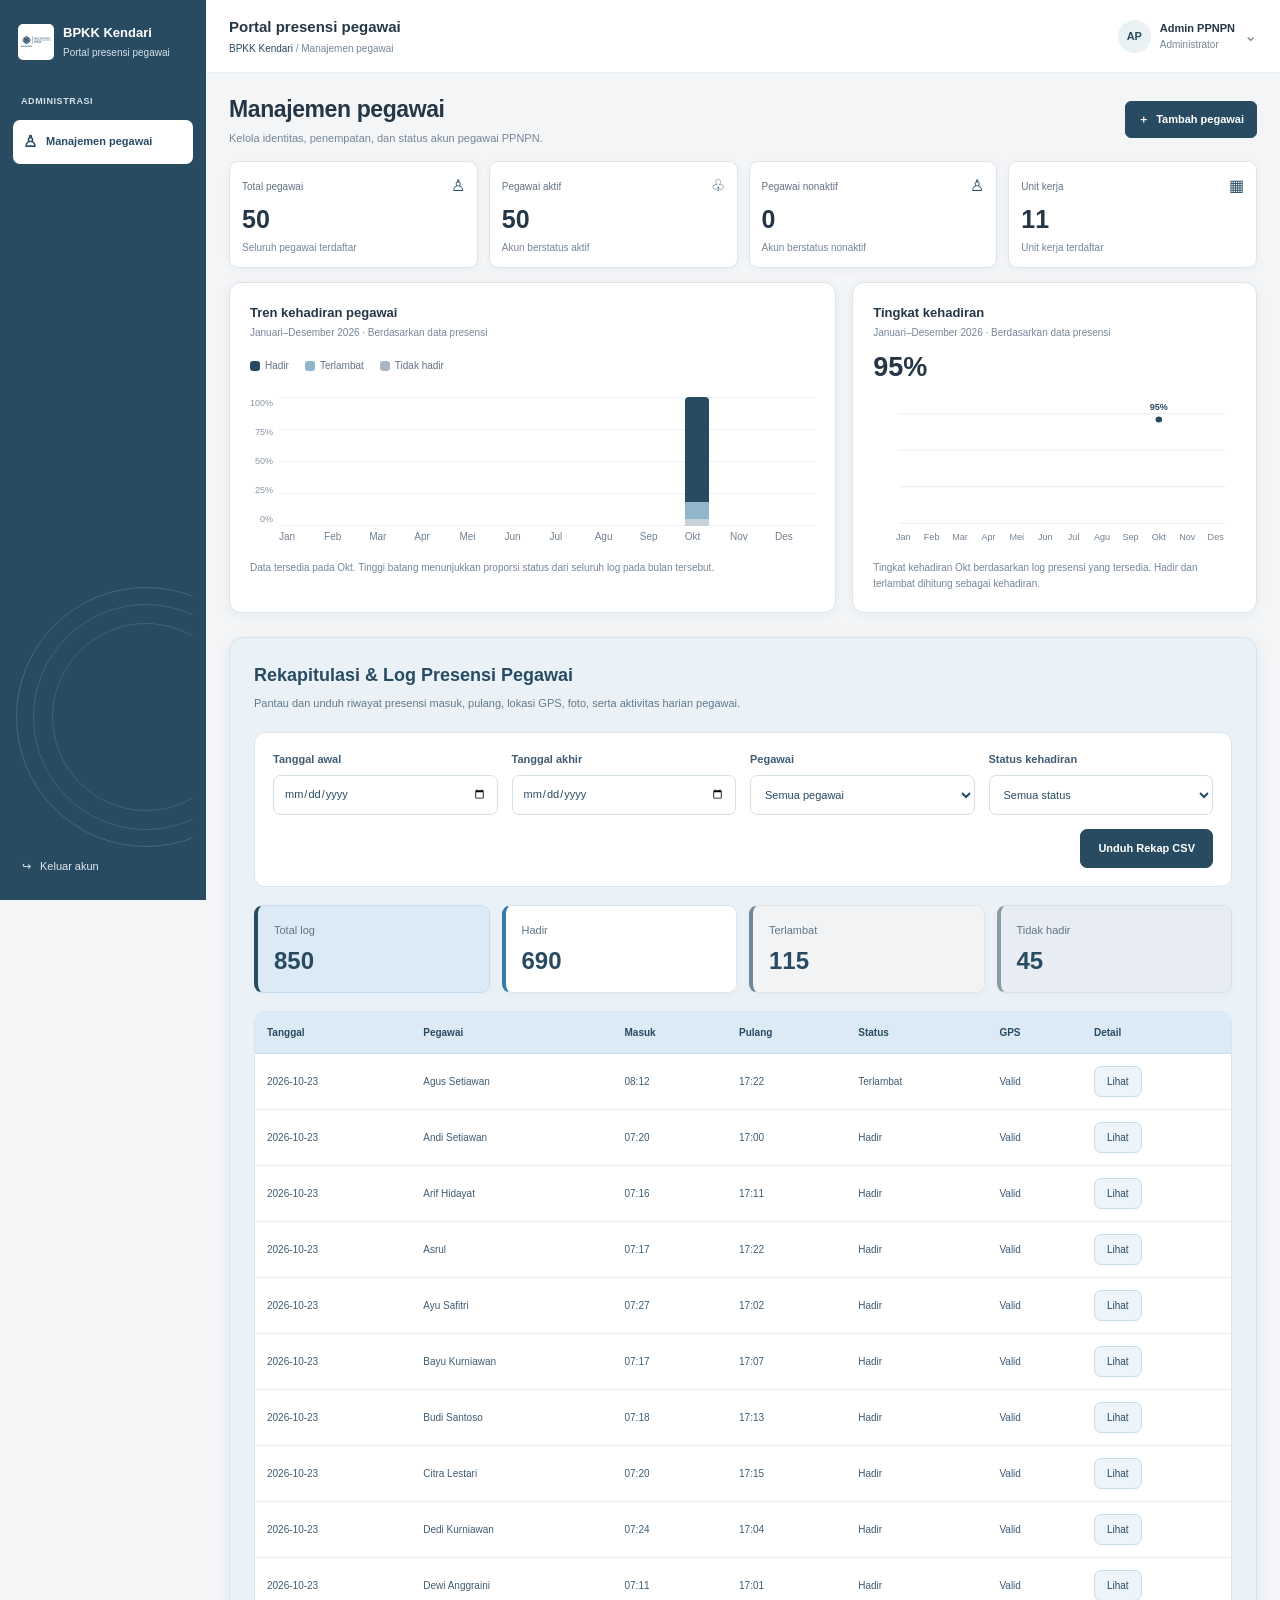
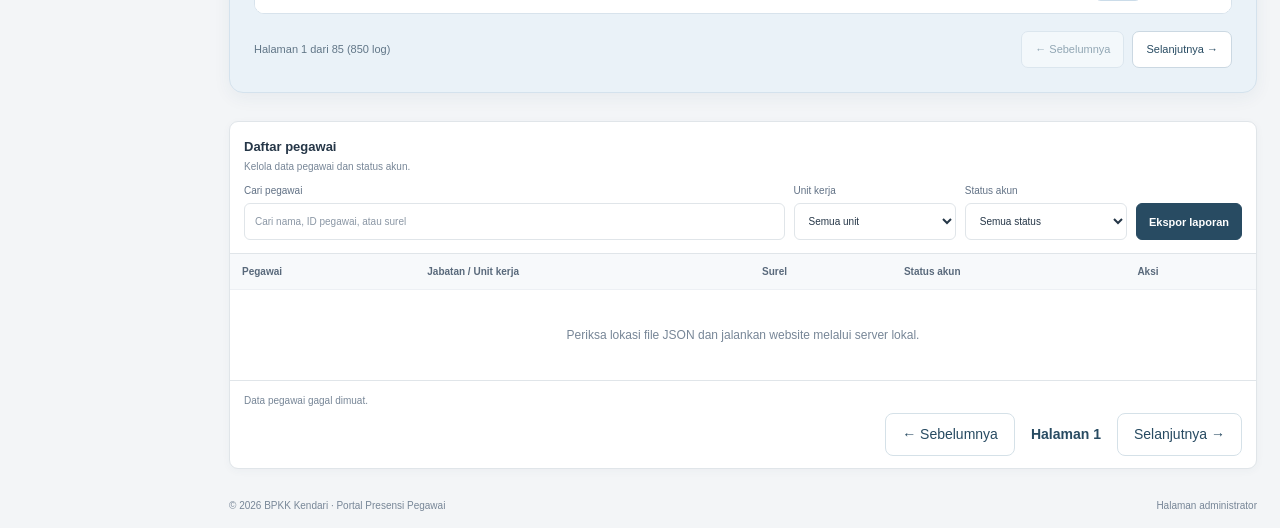
==== admin.html @ f88f953f "Initial commit" ====
<!DOCTYPE html>
<html lang="id">
  <head>
    <meta charset="UTF-8" />
    <meta name="viewport" content="width=device-width, initial-scale=1.0" />
    <meta name="theme-color" content="#284b62" />
    <meta name="description" content="Manajemen pegawai BPKK Kendari" />
    <title>Manajemen Pegawai | BPKK Kendari</title>
    <link rel="stylesheet" href="css/admin.css" />
  </head>
  <body>
    <div class="admin-layout">
      <aside class="sidebar">
        <a href="admin.html" class="brand">
          <img src="assets/logobpkk.png" alt="Logo BPKK Kendari" />
          <span
            ><strong>BPKK Kendari</strong
            ><small>Portal presensi pegawai</small></span
          >
        </a>
        <p class="sidebar-label">ADMINISTRASI</p>
        <nav class="sidebar-nav" aria-label="Navigasi admin">
          <a href="admin.html" class="nav-link active" aria-current="page">
            <span aria-hidden="true">♙</span> Manajemen pegawai
          </a>
          <a href="login.html" class="nav-link mobile-logout">
            <span aria-hidden="true">↪</span> Keluar akun
          </a>
        </nav>
        <div class="sidebar-bottom">
          <div class="sidebar-decoration" aria-hidden="true"></div>
          <a href="login.html" class="logout-link">
            <span aria-hidden="true">↪</span> Keluar akun
          </a>
        </div>
      </aside>
      <main class="main-content">
        <header class="topbar">
          <div class="page-identity">
            <h1>Portal presensi pegawai</h1>
            <p><a href="admin.html">BPKK Kendari</a> / Manajemen pegawai</p>
          </div>
          <div class="account-info">
            <div class="account-avatar">AP</div>
            <div class="account-name">
              <strong>Admin PPNPN</strong>
              <span>Administrator</span>
            </div>
            <span class="account-arrow" aria-hidden="true">⌄</span>
          </div>
        </header>
        <section class="page-heading">
          <div>
            <h2>Manajemen pegawai</h2>
            <p>Kelola identitas, penempatan, dan status akun pegawai PPNPN.</p>
          </div>
          <button type="button" class="button button-primary" id="add-employee">
            <span aria-hidden="true">＋</span> Tambah pegawai
          </button>
        </section>
        <section class="stats-grid" aria-label="Ringkasan pegawai">
          <article class="stat-card">
            <div class="stat-top">
              <span>Total pegawai</span><span class="stat-icon">♙</span>
            </div>
            <strong class="stat-number" id="total-employees">8</strong>
            <p>Seluruh pegawai terdaftar</p>
          </article>
          <article class="stat-card">
            <div class="stat-top">
              <span>Pegawai aktif</span><span class="stat-icon">♧</span>
            </div>
            <strong class="stat-number" id="active-employees">7</strong>
            <p>Akun berstatus aktif</p>
          </article>
          <article class="stat-card">
            <div class="stat-top">
              <span>Pegawai nonaktif</span><span class="stat-icon">♙</span>
            </div>
            <strong class="stat-number" id="inactive-employees">1</strong>
            <p>Akun berstatus nonaktif</p>
          </article>
          <article class="stat-card">
            <div class="stat-top">
              <span>Unit kerja</span><span class="stat-icon">▦</span>
            </div>
            <strong class="stat-number" id="unit-count">5</strong>
            <p>Unit kerja terdaftar</p>
          </article>
        </section>
        <section class="charts-grid" aria-label="Statistik kehadiran pegawai">
          <!-- Grafik tren kehadiran -->
          <article class="panel chart-panel">
            <div class="panel-heading">
              <div>
                <h3>Tren kehadiran pegawai</h3>
                <p>Januari–Desember 2026 · Berdasarkan data presensi</p>
              </div>
            </div>
            <div class="chart-legend">
              <span><i class="legend-box present"></i>Hadir</span>
              <span><i class="legend-box late"></i>Terlambat</span>
              <span><i class="legend-box absent"></i>Tidak hadir</span>
            </div>
            <div
              class="bar-chart"
              role="img"
              aria-label="Grafik tren kehadiran bulanan"
            >
              <div class="y-axis">
                <span>100%</span>
                <span>75%</span>
                <span>50%</span>
                <span>25%</span>
                <span>0%</span>
              </div>
              <div class="chart-plot">
                <div class="grid-lines">
                  <span></span><span></span><span></span><span></span
                  ><span></span>
                </div>
                <!-- Batang grafik dibuat otomatis oleh JavaScript -->
                <div class="bar-groups" id="attendance-trend-chart"></div>
              </div>
            </div>
            <p class="chart-footnote" id="attendance-trend-note">
              Memuat data presensi...
            </p>
          </article>
          <!-- Grafik tingkat kehadiran -->
          <article class="panel rate-panel">
            <div class="panel-heading">
              <div>
                <h3>Tingkat kehadiran</h3>
                <p>Januari–Desember 2026 · Berdasarkan data presensi</p>
              </div>
            </div>
            <div class="rate-number" id="attendance-rate-number">—</div>
            <div
              class="line-chart"
              role="img"
              aria-label="Grafik tingkat kehadiran bulanan"
            >
              <svg
                id="attendance-rate-chart"
                viewBox="0 0 360 170"
                preserveAspectRatio="none"
                aria-hidden="true"
              >
                <g class="line-grid">
                  <line x1="25" y1="25" x2="350" y2="25" />
                  <line x1="25" y1="65" x2="350" y2="65" />
                  <line x1="25" y1="105" x2="350" y2="105" />
                  <line x1="25" y1="145" x2="350" y2="145" />
                </g>
                <!-- Area dan garis akan diisi JavaScript -->
                <path class="line-area" id="attendance-rate-area" d="" />
                <polyline
                  class="line-path"
                  id="attendance-rate-line"
                  points=""
                />
                <g class="line-points" id="attendance-rate-points"></g>
                <g class="line-values" id="attendance-rate-values"></g>
                <g class="line-months" id="attendance-rate-months"></g>
              </svg>
            </div>
            <p class="chart-footnote" id="attendance-rate-note">
              Memuat data presensi...
            </p>
          </article>
        </section>
        <!-- ===== REKAP PRESENSI PEGAWAI ===== -->
        <section class="panel" id="rekap-presensi">
          <div class="panel-heading">
            <div>
              <h3>Rekapitulasi & Log Presensi Pegawai</h3>
              <p>
                Pantau dan unduh riwayat presensi masuk, pulang, lokasi GPS,
                foto, serta aktivitas harian pegawai.
              </p>
            </div>
          </div>
          <div class="rekap-filters">
            <div>
              <label for="rekap-start">Tanggal awal</label>
              <input type="date" id="rekap-start" />
            </div>
            <div>
              <label for="rekap-end">Tanggal akhir</label>
              <input type="date" id="rekap-end" />
            </div>
            <div>
              <label for="rekap-employee">Pegawai</label>
              <select id="rekap-employee">
                <option value="all">Semua pegawai</option>
              </select>
            </div>
            <div>
              <label for="rekap-status">Status kehadiran</label>
              <select id="rekap-status">
                <option value="all">Semua status</option>
                <option value="Hadir">Hadir</option>
                <option value="Terlambat">Terlambat</option>
                <option value="Tidak Hadir">Tidak Hadir</option>
              </select>
            </div>
            <button type="button" id="rekap-export">Unduh Rekap CSV</button>
          </div>
          <div class="rekap-summary">
            <div><span>Total log</span><strong id="rekap-total">0</strong></div>
            <div><span>Hadir</span><strong id="rekap-hadir">0</strong></div>
            <div>
              <span>Terlambat</span><strong id="rekap-terlambat">0</strong>
            </div>
            <div>
              <span>Tidak hadir</span><strong id="rekap-absen">0</strong>
            </div>
          </div>
          <div class="table-wrapper">
            <table class="employee-table">
              <thead>
                <tr>
                  <th>Tanggal</th>
                  <th>Pegawai</th>
                  <th>Masuk</th>
                  <th>Pulang</th>
                  <th>Status</th>
                  <th>GPS</th>
                  <th>Detail</th>
                </tr>
              </thead>
              <tbody id="rekap-list"></tbody>
            </table>
          </div>
          <div class="rekap-pagination">
            <span id="rekap-page-info">Halaman 1</span>
            <div>
              <button type="button" id="rekap-prev">← Sebelumnya</button>
              <button type="button" id="rekap-next">Selanjutnya →</button>
            </div>
          </div>
        </section>
        <!-- MODAL DETAIL PRESENSI -->
        <div class="rekap-overlay" id="rekap-modal" hidden>
          <div
            class="rekap-dialog"
            role="dialog"
            aria-modal="true"
            aria-labelledby="rekap-modal-title"
          >
            <div class="rekap-dialog-header">
              <h3 id="rekap-modal-title">Detail Presensi</h3>
              <button type="button" id="rekap-close">×</button>
            </div>
            <div id="rekap-detail-content"></div>
          </div>
        </div>
        <section class="panel employees-panel">
          <div class="employee-heading">
            <div>
              <h3>Daftar pegawai</h3>
              <p>Kelola data pegawai dan status akun.</p>
            </div>
          </div>
          <div class="filter-bar">
            <div class="search-field">
              <label for="search-employee">Cari pegawai</label>
              <input
                type="search"
                id="search-employee"
                placeholder="Cari nama, ID pegawai, atau surel"
              />
            </div>
            <div class="filter-field">
              <label for="unit-filter">Unit kerja</label>
              <select id="unit-filter">
                <option value="all">Semua unit</option>
                <option value="Kepegawaian">Kepegawaian</option>
                <option value="Keuangan">Keuangan</option>
                <option value="Program">Program</option>
                <option value="Jejaring">Jejaring</option>
                <option value="Barang Milik Negara">Barang Milik Negara</option>
              </select>
            </div>
            <div class="filter-field">
              <label for="employee-status">Status akun</label>
              <select id="employee-status">
                <option value="all">Semua status</option>
                <option value="Aktif">Aktif</option>
                <option value="Nonaktif">Nonaktif</option>
              </select>
            </div>
            <button
              type="button"
              class="button button-primary export-button"
              id="export-employees"
            >
              Ekspor laporan
            </button>
          </div>
          <div class="table-wrapper">
            <table class="employee-table">
              <thead>
                <tr>
                  <th scope="col">Pegawai</th>
                  <th scope="col">Jabatan / Unit kerja</th>
                  <th scope="col">Surel</th>
                  <th scope="col">Status akun</th>
                  <th scope="col">Aksi</th>
                </tr>
              </thead>
              <tbody id="employee-list"></tbody>
            </table>
            <p class="empty-state" id="empty-state" hidden>
              Tidak ada pegawai yang sesuai dengan pencarian.
            </p>
          </div>
          <div class="table-footer">
            <span id="employee-count">Menampilkan pegawai</span>
            <div class="pagination">
              <button type="button" id="prev-page">← Sebelumnya</button>
              <span id="page-info">Halaman 1</span>
              <button type="button" id="next-page">Selanjutnya →</button>
            </div>
          </div>
        </section>
        <div class="modal-overlay" id="employee-modal" hidden>
          <section
            class="employee-modal"
            role="dialog"
            aria-modal="true"
            aria-labelledby="modal-title"
          >
            <div class="modal-heading">
              <div>
                <h2 id="modal-title">Tambah Pegawai</h2>
                <p>Lengkapi informasi pegawai di bawah ini.</p>
              </div>
              <button
                type="button"
                class="modal-close"
                id="close-modal"
                aria-label="Tutup formulir"
              >
                ×
              </button>
            </div>
            <form id="employee-form">
              <label for="employee-id">ID Pegawai</label>
              <input id="employee-id" name="id" required />
              <label for="employee-name">Nama Lengkap</label>
              <input id="employee-name" name="nama" required />
              <label for="employee-position">Jabatan</label>
              <input id="employee-position" name="jabatan" required />
              <label for="employee-unit">Unit Kerja</label>
              <input id="employee-unit" name="unit_kerja" required />
              <label for="employee-account-status">Status Akun</label>
              <select id="employee-account-status" name="status_akun" required>
                <option value="Aktif">Aktif</option>
                <option value="Nonaktif">Nonaktif</option>
              </select>
              <div class="modal-actions">
                <button type="button" class="button" id="cancel-modal">
                  Batal
                </button>
                <button type="submit" class="button button-primary">
                  Simpan Data
                </button>
              </div>
            </form>
          </section>
        </div>
        <footer class="main-footer">
          <span>© 2026 BPKK Kendari · Portal Presensi Pegawai</span>
          <span>Halaman administrator</span>
        </footer>
      </main>
    </div>
    <script>
      const employeeList = document.getElementById("employee-list");
      const searchInput = document.getElementById("search-employee");
      const unitFilter = document.getElementById("unit-filter");
      const statusFilter = document.getElementById("employee-status");
      const employeeCount = document.getElementById("employee-count");
      const emptyState = document.getElementById("empty-state");
      let employees = [];
      let currentPage = 1;
      const employeesPerPage = 10;
      // Membaca data pegawai dari file JSON
      async function loadEmployees() {
        employeeList.replaceChildren();
        employeeCount.textContent = "Memuat data pegawai...";
        emptyState.hidden = true;
        try {
          const response = await fetch("dummy/data_pegawai_dummy.json");
          if (!response.ok) {
            throw new Error("File JSON tidak ditemukan.");
          }
          const data = await response.json();
          const savedEmployees = localStorage.getItem("bpkk_pegawai_v1");
          employees = savedEmployees
            ? JSON.parse(savedEmployees)
            : data.pegawai;
          if (!savedEmployees) {
            saveEmployees();
          }
          if (!Array.isArray(employees)) {
            throw new Error("Format data pegawai tidak sesuai.");
          }
          populateUnitFilter();
          updateStatistics();
          renderEmployees();
        } catch (error) {
          console.error("Gagal membaca data pegawai:", error);
          employeeCount.textContent = "Data pegawai gagal dimuat.";
          emptyState.textContent =
            "Periksa lokasi file JSON dan jalankan website melalui server lokal.";
          emptyState.hidden = false;
        }
      }
      // Memperbarui ringkasan pegawai
      function updateStatistics() {
        const active = employees.filter(
          (employee) => employee.status_akun === "Aktif"
        ).length;
        const inactive = employees.filter(
          (employee) => employee.status_akun === "Nonaktif"
        ).length;
        const units = new Set(employees.map((employee) => employee.unit_kerja));
        document.getElementById("total-employees").textContent =
          employees.length;
        document.getElementById("active-employees").textContent = active;
        document.getElementById("inactive-employees").textContent = inactive;
        document.getElementById("unit-count").textContent = units.size;
      }
      // Menampilkan daftar pegawai sesuai pencarian dan filter
      function renderEmployees() {
        const keyword = searchInput.value.trim().toLowerCase();
        const selectedUnit = unitFilter.value;
        const selectedStatus = statusFilter.value;
        const filteredEmployees = employees.filter((employee) => {
          const searchableText = [
            employee.id,
            employee.nama,
            employee.jabatan,
            employee.unit_kerja,
          ]
            .join(" ")
            .toLowerCase();
          return (
            searchableText.includes(keyword) &&
            (selectedUnit === "all" || employee.unit_kerja === selectedUnit) &&
            (selectedStatus === "all" ||
              employee.status_akun === selectedStatus)
          );
        });
        employeeList.replaceChildren();
        // Hitung jumlah halaman
        const totalPages = Math.max(
          1,
          Math.ceil(filteredEmployees.length / employeesPerPage)
        );
        // Pastikan halaman tidak melebihi jumlah halaman tersedia
        currentPage = Math.min(currentPage, totalPages);
        // Ambil hanya pegawai untuk halaman aktif
        const startIndex = (currentPage - 1) * employeesPerPage;
        const endIndex = startIndex + employeesPerPage;
        const paginatedEmployees = filteredEmployees.slice(
          startIndex,
          endIndex
        );
        // Tampilkan pegawai sesuai halaman
        paginatedEmployees.forEach((employee) => {
          const row = document.createElement("tr");
          row.dataset.id = employee.id;
          const identityCell = document.createElement("td");
          const identity = document.createElement("div");
          identity.className = "employee-cell";
          const avatar = document.createElement("span");
          avatar.className = "employee-avatar";
          avatar.textContent = employee.nama
            .split(/\s+/)
            .slice(0, 2)
            .map((part) => part[0])
            .join("")
            .toUpperCase();
          const details = document.createElement("span");
          const name = document.createElement("strong");
          const id = document.createElement("small");
          name.textContent = employee.nama;
          id.textContent = employee.id;
          details.append(name, id);
          identity.append(avatar, details);
          identityCell.append(identity);
          row.append(identityCell);
          row.append(
            createCell(employee.jabatan + " / " + employee.unit_kerja)
          );
          row.append(createCell(employee.email || "-"));
          const statusCell = document.createElement("td");
          const status = document.createElement("span");
          status.className =
            "status-pill " +
            (employee.status_akun === "Aktif"
              ? "active-status"
              : "inactive-status");
          status.textContent = employee.status_akun;
          statusCell.append(status);
          row.append(statusCell);
          const actionCell = document.createElement("td");
          const actions = document.createElement("div");
          actions.className = "row-actions";
          [
            ["Lihat", "view-action"],
            ["Ubah", "edit-action"],
            ["Hapus", "delete-action"],
          ].forEach(([label, className]) => {
            const button = document.createElement("button");
            button.type = "button";
            button.className = "action-button " + className;
            button.textContent = label;
            button.dataset.action = label;
            button.dataset.id = employee.id;
            actions.append(button);
          });
          actionCell.append(actions);
          row.append(actionCell);
          employeeList.append(row);
        });
        employeeCount.textContent = `Menampilkan 10 dari ${employees.length} pegawai`;
        emptyState.textContent =
          "Tidak ada pegawai yang sesuai dengan pencarian.";
        emptyState.hidden = filteredEmployees.length > 0;
        // Perbarui informasi pagination
        document.getElementById(
          "page-info"
        ).textContent = `Halaman ${currentPage} dari ${totalPages}`;
        document.getElementById("prev-page").disabled = currentPage === 1;
        document.getElementById("next-page").disabled =
          currentPage === totalPages;
      }
      // Mengisi pilihan unit kerja dari data JSON
      function populateUnitFilter() {
        const currentValue = unitFilter.value;
        const units = [
          ...new Set(employees.map((employee) => employee.unit_kerja)),
        ].sort((a, b) => a.localeCompare(b, "id"));
        unitFilter.replaceChildren();
        const allOption = document.createElement("option");
        allOption.value = "all";
        allOption.textContent = "Semua unit";
        unitFilter.append(allOption);
        units.forEach((unit) => {
          const option = document.createElement("option");
          option.value = unit;
          option.textContent = unit;
          unitFilter.append(option);
        });
        unitFilter.value = units.includes(currentValue) ? currentValue : "all";
      }
      // Ekspor hasil pencarian ke CSV
      function exportEmployees() {
        const keyword = searchInput.value.trim().toLowerCase();
        const filteredEmployees = employees.filter((employee) => {
          const text = [
            employee.id,
            employee.nama,
            employee.jabatan,
            employee.unit_kerja,
          ]
            .join(" ")
            .toLowerCase();
          return (
            text.includes(keyword) &&
            (unitFilter.value === "all" ||
              employee.unit_kerja === unitFilter.value) &&
            (statusFilter.value === "all" ||
              employee.status_akun === statusFilter.value)
          );
        });
        const headers = [
          "ID Pegawai",
          "Nama",
          "Jabatan",
          "Unit Kerja",
          "Status Akun",
        ];
        const rows = filteredEmployees.map((employee) => [
          employee.id,
          employee.nama,
          employee.jabatan,
          employee.unit_kerja,
          employee.status_akun,
        ]);
        const csv =
          "\uFEFF" +
          [headers, ...rows]
            .map((row) =>
              row
                .map((value) => `"${String(value ?? "").replace(/"/g, '""')}"`)
                .join(",")
            )
            .join("\r\n");
        const blob = new Blob([csv], {
          type: "text/csv;charset=utf-8;",
        });
        const url = URL.createObjectURL(blob);
        const link = document.createElement("a");
        link.href = url;
        link.download = "daftar-pegawai-bpkk.csv";
        link.click();
        setTimeout(() => URL.revokeObjectURL(url), 1000);
      }
      searchInput.addEventListener("input", () => {
        currentPage = 1;
        renderEmployees();
      });
      unitFilter.addEventListener("change", () => {
        currentPage = 1;
        renderEmployees();
      });
      statusFilter.addEventListener("change", () => {
        currentPage = 1;
        renderEmployees();
      });
      document.getElementById("prev-page").addEventListener("click", () => {
        if (currentPage > 1) {
          currentPage--;
          renderEmployees();
        }
      });
      document.getElementById("next-page").addEventListener("click", () => {
        currentPage++;
        renderEmployees();
      });
      document
        .getElementById("export-employees")
        .addEventListener("click", exportEmployees);
      const STORAGE_KEY = "bpkk_pegawai_v1";
      const modal = document.getElementById("employee-modal");
      const employeeForm = document.getElementById("employee-form");
      const modalTitle = document.getElementById("modal-title");
      const modalDescription = modal.querySelector(".modal-heading p");
      const saveButton = employeeForm.querySelector('button[type="submit"]');
      let editingId = null;
      let viewingOnly = false;
      // Simpan data pegawai ke LocalStorage
      function saveEmployees() {
        localStorage.setItem(STORAGE_KEY, JSON.stringify(employees));
      }
      // Buka modal dan atur mode formulir
      function openEmployeeModal(mode, employee = null) {
        employeeForm.reset();
        editingId = employee ? employee.id : null;
        viewingOnly = mode === "view";
        const isEdit = mode === "edit";
        const isView = mode === "view";
        modalTitle.textContent = isView
          ? "Detail Pegawai"
          : isEdit
          ? "Ubah Data Pegawai"
          : "Tambah Pegawai";
        modalDescription.textContent = isView
          ? "Informasi pegawai yang dipilih."
          : "Lengkapi informasi pegawai di bawah ini.";
        employeeForm.elements.id.disabled = isView || isEdit;
        ["id", "nama", "jabatan", "unit_kerja", "status_akun"].forEach(
          (name) => {
            employeeForm.elements[name].disabled = isView;
          }
        );
        saveButton.hidden = isView;
        if (employee) {
          employeeForm.elements.id.value = employee.id;
          employeeForm.elements.nama.value = employee.nama;
          employeeForm.elements.jabatan.value = employee.jabatan;
          employeeForm.elements.unit_kerja.value = employee.unit_kerja;
          employeeForm.elements.status_akun.value = employee.status_akun;
        }
        modal.hidden = false;
        const firstField = employeeForm.elements.id;
        if (!isView && !isEdit) firstField.focus();
      }
      // Tutup modal
      function closeEmployeeModal() {
        modal.hidden = true;
        employeeForm.reset();
        editingId = null;
        viewingOnly = false;
        saveButton.hidden = false;
      }
      // Tombol tambah pegawai
      document.getElementById("add-employee").addEventListener("click", () => {
        openEmployeeModal("add");
      });
      document
        .getElementById("close-modal")
        .addEventListener("click", closeEmployeeModal);
      document
        .getElementById("cancel-modal")
        .addEventListener("click", closeEmployeeModal);
      modal.addEventListener("click", (event) => {
        if (event.target === modal) closeEmployeeModal();
      });
      document.addEventListener("keydown", (event) => {
        if (event.key === "Escape" && !modal.hidden) {
          closeEmployeeModal();
        }
      });
      // Simpan data baru atau perubahan data
      employeeForm.addEventListener("submit", (event) => {
        event.preventDefault();
        if (viewingOnly) return;
        const newEmployee = {
          id: employeeForm.elements.id.value.trim(),
          nama: employeeForm.elements.nama.value.trim(),
          jabatan: employeeForm.elements.jabatan.value.trim(),
          unit_kerja: employeeForm.elements.unit_kerja.value.trim(),
          status_akun: employeeForm.elements.status_akun.value,
        };
        if (
          !newEmployee.id ||
          !newEmployee.nama ||
          !newEmployee.jabatan ||
          !newEmployee.unit_kerja
        ) {
          alert("Mohon lengkapi semua kolom.");
          return;
        }
        if (editingId === null) {
          const duplicateId = employees.some(
            (employee) =>
              employee.id.toLowerCase() === newEmployee.id.toLowerCase()
          );
          if (duplicateId) {
            alert("ID pegawai sudah digunakan. Silakan gunakan ID lain.");
            employeeForm.elements.id.focus();
            return;
          }
          employees.push(newEmployee);
        } else {
          const index = employees.findIndex(
            (employee) => employee.id === editingId
          );
          if (index === -1) {
            alert("Data pegawai tidak ditemukan.");
            return;
          }
          // Pertahankan informasi lain yang mungkin sudah ada
          employees[index] = {
            ...employees[index],
            ...newEmployee,
            id: editingId,
          };
        }
        const isAdding = editingId === null;
        saveEmployees();
        populateUnitFilter();
        updateStatistics();
        renderEmployees();
        closeEmployeeModal();
        alert(
          isAdding
            ? "Pegawai berhasil ditambahkan."
            : "Data pegawai berhasil diperbarui."
        );
      });
      // Tombol lihat, ubah, dan hapus pada setiap baris
      employeeList.addEventListener("click", (event) => {
        const button = event.target.closest("button[data-action]");
        if (!button) return;
        const id = button.dataset.id;
        const action = button.dataset.action;
        const employee = employees.find((item) => item.id === id);
        if (!employee) return;
        if (action === "Lihat") {
          openEmployeeModal("view", employee);
          return;
        }
        if (action === "Ubah") {
          openEmployeeModal("edit", employee);
          return;
        }
        if (action === "Hapus") {
          const confirmed = confirm(
            `Apakah kamu yakin ingin menghapus data ${employee.nama} (${employee.id})?`
          );
          if (!confirmed) return;
          employees = employees.filter((item) => item.id !== id);
          saveEmployees();
          populateUnitFilter();
          updateStatistics();
          renderEmployees();
          alert("Data pegawai berhasil dihapus dari prototipe.");
        }
      });
      // Mulai membaca data
      loadEmployees();
    </script>
    <script src="js/rekap.js"></script>
  </body>
</html>
---- css/admin.css ----
/* Warna dan pengaturan dasar */
:root {
  --primary: #284b62;
  --primary-dark: #1e394c;
  --primary-light: #eaf1f5;
  --background: #f3f5f7;
  --white: #ffffff;
  --text: #253647;
  --muted: #778697;
  --border: #e0e5e9;
  --present: #456b83;
  --late: #c49a55;
  --absent: #bd7777;
  --radius: 9px;
  --shadow: 0 2px 8px rgba(40, 75, 98, 0.04);
}

* {
  box-sizing: border-box;
}

[hidden] {
  display: none !important;
}

body {
  margin: 0;
  font-family: Arial, Helvetica, sans-serif;
  font-size: 12px;
  line-height: 1.5;
  color: var(--text);
  background: var(--background);
}

a {
  color: inherit;
  text-decoration: none;
}

button,
input,
select {
  font: inherit;
}

button,
a,
input,
select {
  -webkit-tap-highlight-color: transparent;
}

button:focus-visible,
a:focus-visible,
input:focus-visible,
select:focus-visible {
  outline: 3px solid #7899ad;
  outline-offset: 3px;
}

/* Layout utama */
.admin-layout {
  display: grid;
  grid-template-columns: 206px minmax(0, 1fr);
  min-height: 100vh;
}

/* Sidebar */
.sidebar {
  position: sticky;
  top: 0;
  display: flex;
  flex-direction: column;
  height: 100vh;
  min-height: 580px;
  padding: 20px 13px 15px;
  overflow-y: auto;
  color: var(--white);
  background: var(--primary);
}

.brand {
  display: flex;
  align-items: center;
  gap: 9px;
  min-height: 43px;
  margin-bottom: 32px;
  padding: 3px 5px;
}

.brand img {
  width: 36px;
  height: 36px;
  padding: 3px;
  border-radius: 5px;
  background: var(--white);
  object-fit: contain;
}

.brand > span {
  display: flex;
  flex-direction: column;
  gap: 2px;
}

.brand strong {
  font-size: 13px;
}

.brand small {
  color: #d5e1e8;
  font-size: 10px;
}

.sidebar-label {
  margin: 0 8px 11px;
  color: #d5e1e8;
  font-size: 9px;
  font-weight: 700;
  letter-spacing: 0.6px;
}

.sidebar-nav {
  display: flex;
  flex-direction: column;
  gap: 7px;
}

.nav-link {
  display: flex;
  align-items: center;
  gap: 9px;
  min-height: 41px;
  padding: 10px;
  border-radius: 7px;
  color: #e1eaf0;
  font-size: 11px;
}

.nav-link:hover {
  background: rgba(255, 255, 255, 0.1);
}

.nav-link.active {
  color: var(--primary);
  background: var(--white);
  font-weight: 700;
}

.nav-link > span {
  font-size: 16px;
}

.mobile-logout {
  display: none;
}

.sidebar-bottom {
  position: relative;
  display: flex;
  flex: 1;
  flex-direction: column;
  justify-content: flex-end;
  min-height: 240px;
  margin-top: 20px;
  overflow: hidden;
}

.sidebar-decoration {
  position: absolute;
  right: -83px;
  bottom: 38px;
  width: 260px;
  height: 260px;
  border: 1px solid rgba(255, 255, 255, 0.15);
  border-radius: 50%;
  pointer-events: none;
}

.sidebar-decoration::before,
.sidebar-decoration::after {
  position: absolute;
  inset: 16px;
  border: 1px solid rgba(255, 255, 255, 0.12);
  border-radius: 50%;
  content: "";
}

.sidebar-decoration::after {
  inset: 35px;
}

.logout-link {
  position: relative;
  z-index: 1;
  display: flex;
  align-items: center;
  gap: 9px;
  min-height: 38px;
  padding: 9px;
  border-radius: 7px;
  color: #e1eaf0;
  font-size: 11px;
}

.logout-link:hover {
  background: rgba(255, 255, 255, 0.1);
}

/* Header */
.main-content {
  min-width: 0;
  padding: 0 23px 15px;
}

.topbar {
  display: flex;
  align-items: center;
  justify-content: space-between;
  gap: 15px;
  min-height: 73px;
  margin: 0 -23px;
  padding: 12px 23px;
  border-bottom: 1px solid #e9eef2;
  background: var(--white);
}

.page-identity h1 {
  margin: 0;
  font-size: 15px;
}

.page-identity p {
  margin: 3px 0 0;
  color: var(--muted);
  font-size: 10px;
}

.page-identity p a {
  color: var(--primary);
}

.account-info {
  display: flex;
  align-items: center;
  gap: 9px;
}

.account-avatar,
.employee-avatar {
  display: grid;
  flex-shrink: 0;
  place-items: center;
  border-radius: 50%;
  color: var(--primary);
  background: var(--primary-light);
  font-weight: 700;
}

.account-avatar {
  width: 33px;
  height: 33px;
  font-size: 11px;
}

.account-name {
  display: flex;
  flex-direction: column;
  gap: 1px;
}

.account-name strong {
  font-size: 11px;
}

.account-name span {
  color: var(--muted);
  font-size: 10px;
}

.account-arrow {
  color: var(--muted);
  font-size: 16px;
}

/* Judul halaman */
.page-heading {
  display: flex;
  align-items: center;
  justify-content: space-between;
  gap: 15px;
  margin: 19px 0 15px;
}

.page-heading h2 {
  margin: 0 0 3px;
  font-size: 23px;
  letter-spacing: -0.4px;
}

.page-heading p {
  margin: 0;
  color: var(--muted);
  font-size: 11px;
}

.button {
  display: inline-flex;
  align-items: center;
  justify-content: center;
  gap: 7px;
  min-height: 37px;
  padding: 9px 12px;
  border: 1px solid transparent;
  border-radius: 6px;
  font-size: 11px;
  font-weight: 600;
  cursor: pointer;
  transition: background 0.2s;
}

.button-primary {
  color: var(--white);
  border-color: var(--primary);
  background: var(--primary);
}

.button-primary:hover {
  border-color: var(--primary-dark);
  background: var(--primary-dark);
}

/* Ringkasan pegawai */
.stats-grid {
  display: grid;
  grid-template-columns: repeat(4, minmax(0, 1fr));
  gap: 11px;
  margin-bottom: 14px;
}

.stat-card {
  min-width: 0;
  min-height: 91px;
  padding: 12px;
  border: 1px solid var(--border);
  border-radius: var(--radius);
  background: var(--white);
  box-shadow: var(--shadow);
}

.stat-top {
  display: flex;
  align-items: center;
  justify-content: space-between;
  gap: 8px;
  color: #637284;
  font-size: 10px;
}

.stat-icon {
  color: var(--primary);
  font-size: 16px;
}

.stat-number {
  display: block;
  margin-top: 5px;
  font-size: 25px;
  line-height: 1.3;
}

.stat-card p {
  margin: 4px 0 0;
  color: var(--muted);
  font-size: 10px;
}

/* Panel grafik */
.charts-grid {
  display: grid;
  grid-template-columns: minmax(0, 1.2fr) minmax(0, 0.8fr);
  gap: 13px;
  margin-bottom: 20px;
}

.panel {
  min-width: 0;
  border: 1px solid var(--border);
  border-radius: var(--radius);
  background: var(--white);
  box-shadow: var(--shadow);
}

.chart-panel,
.rate-panel {
  padding: 14px;
}

.panel-heading h3,
.employee-heading h3 {
  margin: 0;
  font-size: 13px;
}

.panel-heading p,
.employee-heading p {
  margin: 3px 0 0;
  color: var(--muted);
  font-size: 10px;
}

.chart-legend {
  display: flex;
  flex-wrap: wrap;
  gap: 12px;
  margin: 12px 0;
  color: #627184;
  font-size: 10px;
}

.chart-legend span {
  display: inline-flex;
  align-items: center;
  gap: 5px;
}

.legend-box {
  display: inline-block;
  width: 8px;
  height: 8px;
  flex-shrink: 0;
  border-radius: 2px;
}

.present {
  background: var(--primary);
}

.late {
  background: var(--late);
}

.absent {
  background: var(--absent);
}

/* Grafik batang */
.bar-chart {
  display: grid;
  grid-template-columns: 29px minmax(0, 1fr);
  height: 155px;
  padding-top: 6px;
}

.y-axis {
  display: flex;
  flex-direction: column;
  justify-content: space-between;
  padding: 0 6px 20px 0;
  color: #8996a4;
  font-size: 9px;
  text-align: right;
}

.chart-plot {
  position: relative;
  min-width: 0;
  height: 100%;
  padding-bottom: 20px;
}

.grid-lines {
  position: absolute;
  inset: 0 0 20px;
  display: flex;
  flex-direction: column;
  justify-content: space-between;
}

.grid-lines span {
  border-top: 1px solid #edf0f4;
}

.bar-groups {
  position: relative;
  display: flex;
  justify-content: space-around;
  gap: 7px;
  height: 100%;
}

.bar-group {
  display: flex;
  flex: 1;
  flex-direction: column;
  align-items: center;
  justify-content: flex-end;
  min-width: 0;
}

.bar-stack {
  display: flex;
  flex-direction: column-reverse;
  width: min(28px, 75%);
  height: calc(var(--present) + var(--late) + var(--absent));
  max-height: 100%;
  min-height: 2px;
  margin-top: auto;
  flex-shrink: 0;
}

.bar-present {
  height: var(--present);
  background: var(--primary);
}

.bar-late {
  height: var(--late);
  background: var(--late);
}

.bar-absent {
  height: var(--absent);
  background: var(--absent);
}

.bar-label {
  position: absolute;
  bottom: -18px;
  color: #718093;
  font-size: 10px;
}

.chart-footnote {
  margin: 10px 0 0;
  color: var(--muted);
  font-size: 9px;
}

/* Grafik garis */
.rate-number {
  margin: 7px 0 0;
  font-size: 27px;
  font-weight: 700;
}

.line-chart {
  width: 100%;
  height: 155px;
  margin-top: 3px;
}

.line-chart svg {
  display: block;
  width: 100%;
  height: 100%;
  overflow: visible;
}

.line-grid line {
  stroke: #e9eef2;
  stroke-width: 1;
}

.line-area {
  fill: #eaf1f5;
}

.line-path {
  fill: none;
  stroke: var(--primary);
  stroke-width: 2;
  stroke-linecap: round;
  stroke-linejoin: round;
}

.line-points circle {
  fill: var(--primary);
  stroke: var(--white);
  stroke-width: 1.5;
}

.line-values,
.line-months {
  fill: #718093;
  font-family: Arial, Helvetica, sans-serif;
  font-size: 10px;
  text-anchor: middle;
}

.line-values {
  fill: var(--primary);
  font-weight: 700;
}

/* Daftar dan filter pegawai */
.employees-panel {
  overflow: hidden;
}

.employee-heading {
  padding: 15px 14px 9px;
}

.filter-bar {
  display: grid;
  grid-template-columns:
    minmax(150px, 1fr) minmax(105px, 0.3fr) minmax(105px, 0.3fr)
    auto;
  align-items: end;
  gap: 9px;
  padding: 0 14px 13px;
}

.search-field,
.filter-field {
  display: flex;
  flex-direction: column;
  gap: 5px;
  min-width: 0;
}

.search-field label,
.filter-field label {
  color: #617185;
  font-size: 10px;
}

.search-field input,
.filter-field select {
  width: 100%;
  min-width: 0;
  min-height: 37px;
  padding: 9px 10px;
  border: 1px solid var(--border);
  border-radius: 6px;
  color: var(--text);
  background: var(--white);
  font-size: 10px;
}

.search-field input::placeholder {
  color: #8b97a5;
}

.export-button {
  white-space: nowrap;
}

/* Tabel pegawai */
.table-wrapper {
  width: 100%;
  overflow-x: auto;
  border-top: 1px solid var(--border);
  -webkit-overflow-scrolling: touch;
}

.employee-table {
  width: 100%;
  border-collapse: collapse;
  text-align: left;
  white-space: nowrap;
}

.employee-table th,
.employee-table td {
  padding: 10px 12px;
  border-bottom: 1px solid #edf0f4;
  font-size: 10px;
}

.employee-table th {
  color: #59697b;
  background: #f7f9fb;
  font-weight: 600;
}

.employee-table td {
  color: #4d5d70;
}

.employee-table tbody tr:hover {
  background: #f8fafc;
}

.employee-table tbody tr:last-child td {
  border-bottom: 0;
}

.employee-cell {
  display: flex;
  align-items: center;
  gap: 8px;
}

.employee-avatar {
  width: 30px;
  height: 30px;
  font-size: 9px;
}

.employee-cell > span:last-child {
  display: flex;
  flex-direction: column;
  gap: 2px;
}

.employee-cell strong {
  color: var(--text);
  font-size: 10px;
}

.employee-cell small {
  color: var(--muted);
  font-size: 9px;
}

.status-pill {
  display: inline-flex;
  align-items: center;
  padding: 4px 7px;
  border-radius: 4px;
  font-size: 9px;
  font-weight: 600;
}

.active-status {
  color: #356b50;
  background: #eaf3ed;
}

.inactive-status {
  color: #687485;
  background: #edf0f3;
}

.row-actions {
  display: flex;
  align-items: center;
  gap: 9px;
}

.action-button {
  padding: 4px 0;
  border: 0;
  background: transparent;
  font-size: 10px;
  cursor: pointer;
}

.view-action,
.edit-action {
  color: var(--primary);
}

.delete-action {
  color: #a85151;
}

.action-button:hover {
  text-decoration: underline;
}

.empty-state {
  padding: 24px 12px;
  color: var(--muted);
  text-align: center;
}

.table-footer {
  display: flex;
  justify-content: space-between;
  flex-wrap: wrap;
  gap: 8px 15px;
  padding: 12px 14px;
  border-top: 1px solid var(--border);
  color: var(--muted);
  font-size: 10px;
}

.demo-note {
  font-size: 9px;
}

/* Footer */
.main-footer {
  display: flex;
  justify-content: space-between;
  flex-wrap: wrap;
  gap: 8px 15px;
  margin-top: 17px;
  padding-top: 12px;
  color: var(--muted);
  font-size: 10px;
}

/* Tablet dan laptop kecil */
@media (max-width: 1150px) {
  .admin-layout {
    grid-template-columns: 175px minmax(0, 1fr);
  }

  .main-content {
    padding-right: 16px;
    padding-left: 16px;
  }

  .topbar {
    margin-right: -16px;
    margin-left: -16px;
    padding-right: 16px;
    padding-left: 16px;
  }

  .stats-grid {
    grid-template-columns: repeat(2, minmax(0, 1fr));
  }

  .charts-grid {
    grid-template-columns: minmax(0, 1fr);
  }

  .filter-bar {
    grid-template-columns: repeat(2, minmax(0, 1fr));
  }
}

/* Handphone */
@media (max-width: 700px) {
  .admin-layout {
    grid-template-columns: minmax(0, 1fr);
  }

  .sidebar {
    position: static;
    height: auto;
    min-height: 0;
    padding: 10px 13px;
    overflow: visible;
  }

  .brand {
    margin-bottom: 10px;
  }

  .sidebar-label,
  .sidebar-bottom {
    display: none;
  }

  .sidebar-nav {
    flex-direction: row;
  }

  .nav-link {
    flex: 1;
    justify-content: center;
  }

  .mobile-logout {
    display: flex;
  }

  .main-content {
    padding: 0 12px 15px;
  }

  .topbar {
    min-height: 65px;
    margin-right: -12px;
    margin-left: -12px;
    padding: 10px 12px;
  }

  .page-identity h1 {
    font-size: 13px;
  }

  .account-name,
  .account-arrow {
    display: none;
  }

  .page-heading {
    align-items: flex-start;
    flex-direction: column;
    margin: 17px 0 14px;
  }

  .page-heading h2 {
    font-size: 21px;
  }

  .stats-grid {
    gap: 8px;
  }

  .stat-card {
    min-height: 90px;
    padding: 10px;
  }

  .stat-top {
    font-size: 10px;
  }

  .stat-number {
    font-size: 23px;
  }

  .chart-panel,
  .rate-panel {
    padding: 12px;
  }

  .filter-bar {
    grid-template-columns: minmax(0, 1fr);
    padding-right: 12px;
    padding-left: 12px;
  }

  .employee-table {
    min-width: 760px;
  }

  .employee-table th,
  .employee-table td {
    padding: 12px;
  }

  .employee-heading {
    padding: 13px 12px 10px;
  }

  .table-footer,
  .main-footer {
    flex-direction: column;
  }
}

/* Handphone kecil */
@media (max-width: 380px) {
  .main-content {
    padding-right: 9px;
    padding-left: 9px;
  }

  .topbar {
    margin-right: -9px;
    margin-left: -9px;
    padding-right: 9px;
    padding-left: 9px;
  }

  .brand strong {
    font-size: 12px;
  }

  .nav-link {
    gap: 5px;
    padding: 9px 5px;
    font-size: 10px;
  }

  .stat-card {
    padding: 8px;
  }

  .stat-top {
    align-items: flex-start;
  }

  .chart-legend {
    gap: 8px;
  }
}

@media (prefers-reduced-motion: reduce) {
  *,
  *::before,
  *::after {
    scroll-behavior: auto !important;
    transition-duration: 0.01ms !important;
  }
}

/* ===== Modal pengelolaan pegawai ===== */
.modal-overlay[hidden] {
  display: none !important;
}

.modal-overlay {
  position: fixed;
  inset: 0;
  z-index: 1000;
  display: flex;
  align-items: center;
  justify-content: center;
  padding: 20px;
  background: rgba(18, 38, 52, 0.55);
  overflow-y: auto;
}

.employee-modal {
  width: min(100%, 520px);
  max-height: calc(100vh - 40px);
  overflow-y: auto;
  padding: 24px;
  border-radius: 16px;
  background: #ffffff;
  color: #243746;
  box-shadow: 0 16px 50px rgba(0, 0, 0, 0.2);
}

.modal-heading {
  display: flex;
  justify-content: space-between;
  align-items: flex-start;
  gap: 16px;
  margin-bottom: 22px;
}

.modal-heading h2 {
  margin: 0 0 6px;
  font-size: 22px;
}

.modal-heading p {
  margin: 0;
  color: #637583;
  font-size: 14px;
}

.modal-close {
  border: 0;
  background: transparent;
  color: #526675;
  font-size: 30px;
  cursor: pointer;
}

#employee-form {
  display: grid;
  gap: 9px;
}

#employee-form label {
  margin-top: 8px;
  font-weight: 600;
  font-size: 14px;
}

#employee-form input,
#employee-form select {
  box-sizing: border-box;
  width: 100%;
  min-height: 44px;
  padding: 10px 12px;
  border: 1px solid #cbd6de;
  border-radius: 8px;
  background: #fff;
  color: #243746;
  font: inherit;
}

#employee-form input:focus,
#employee-form select:focus {
  outline: 2px solid #7ab4d0;
  outline-offset: 1px;
  border-color: #284b62;
}

.modal-actions {
  display: flex;
  justify-content: flex-end;
  gap: 10px;
  margin-top: 20px;
}

.modal-actions button {
  min-height: 42px;
  padding: 10px 16px;
  border: 1px solid #cbd6de;
  border-radius: 8px;
  background: #fff;
  color: #284b62;
  font: inherit;
  cursor: pointer;
}

.modal-actions .button-primary {
  border-color: #284b62;
  background: #284b62;
  color: #fff;
}

.modal-close:focus-visible,
.modal-actions button:focus-visible {
  outline: 3px solid #7ab4d0;
  outline-offset: 3px;
}

@media (max-width: 480px) {
  .employee-modal {
    padding: 18px;
  }

  .modal-actions {
    flex-direction: column-reverse;
  }

  .modal-actions button {
    width: 100%;
  }
}

/* Pagination daftar pegawai */
.pagination {
  display: flex;
  justify-content: center;
  align-items: center;
  gap: 16px;
  margin-top: 20px;
  flex-wrap: wrap;
}

.pagination button {
  padding: 10px 16px;
  border: 1px solid #d5e1e8;
  background: #ffffff;
  color: #284b62;
  border-radius: 8px;
  font-size: 14px;
  cursor: pointer;
}

.pagination button:hover:not(:disabled) {
  background: #eef4f8;
}

.pagination button:disabled {
  opacity: 0.45;
  cursor: not-allowed;
}

#page-info {
  font-size: 14px;
  font-weight: 600;
  color: #284b62;
}

/*REKAP PRESENSI ADMIN*/

#rekap-presensi {
  width: 100%;
  min-width: 0;
  margin: 24px 0 28px;
  padding: 24px;
  overflow: hidden;
  box-sizing: border-box;

  background: #eaf2f8;
  border: 1px solid #d4e2ed;
  border-radius: 14px;
  box-shadow: 0 5px 18px rgba(40, 75, 98, 0.06);
}

/* Judul card rekap */
#rekap-presensi > .panel-heading {
  margin-bottom: 20px;
}

#rekap-presensi .panel-heading h3 {
  margin: 0;
  color: #284b62;
  font-size: 18px;
  font-weight: 700;
}

#rekap-presensi .panel-heading p {
  margin-top: 5px;
  color: #647989;
  font-size: 11px;
  line-height: 1.7;
}

/* Filter di dalam panel putih */
#rekap-presensi .rekap-filters {
  display: grid;
  grid-template-columns: repeat(4, minmax(0, 1fr));
  align-items: end;
  gap: 14px;

  margin: 0 0 18px;
  padding: 18px;
  background: #ffffff;
  border: 1px solid #dce5ec;
  border-radius: 11px;
}

#rekap-presensi .rekap-filters > div {
  display: flex;
  flex-direction: column;
  gap: 7px;
  min-width: 0;
}

#rekap-presensi .rekap-filters label {
  color: #405c72;
  font-size: 11px;
  font-weight: 600;
}

#rekap-presensi .rekap-filters input,
#rekap-presensi .rekap-filters select {
  display: block;
  width: 100%;
  min-width: 0;
  min-height: 40px;
  padding: 9px 10px;

  background: #ffffff;
  color: #284b62;
  border: 1px solid #d5e1e8;
  border-radius: 7px;
  font-size: 11px;
}

#rekap-presensi .rekap-filters input:focus,
#rekap-presensi .rekap-filters select:focus {
  outline: 2px solid #c2dbee;
  outline-offset: 1px;
  border-color: #3979a5;
}

/* Tombol unduh */
#rekap-presensi #rekap-export {
  grid-column: 1 / -1;
  justify-self: end;
  min-height: 39px;
  padding: 10px 17px;

  color: #ffffff;
  background: #284b62;
  border: 1px solid #284b62;
  border-radius: 7px;

  font-size: 11px;
  font-weight: 600;
  cursor: pointer;
  transition: background 0.2s ease;
}

#rekap-presensi #rekap-export:hover {
  background: #3979a5;
  border-color: #3979a5;
}

/* Ringkasan presensi */
#rekap-presensi .rekap-summary {
  display: grid;
  grid-template-columns: repeat(4, minmax(0, 1fr));
  gap: 12px;
  margin: 0 0 18px;
}

#rekap-presensi .rekap-summary > div {
  display: flex;
  flex-direction: column;
  gap: 7px;
  min-width: 0;
  padding: 16px;

  background: #ffffff;
  border: 1px solid #dce5ec;
  border-left: 4px solid #3979a5;
  border-radius: 9px;
  box-shadow: 0 2px 7px rgba(40, 75, 98, 0.035);
}

#rekap-presensi .rekap-summary > div:nth-child(1) {
  background: #dceaf6;
  border-color: #c8dceb;
  border-left-color: #284b62;
}

#rekap-presensi .rekap-summary > div:nth-child(2) {
  background: #ffffff;
  border-left-color: #3979a5;
}

#rekap-presensi .rekap-summary > div:nth-child(3) {
  background: #f1f3f5;
  border-color: #dfe4e8;
  border-left-color: #71889a;
}

#rekap-presensi .rekap-summary > div:nth-child(4) {
  background: #e7edf2;
  border-color: #d6e0e8;
  border-left-color: #8b9ba8;
}

#rekap-presensi .rekap-summary span {
  color: #617687;
  font-size: 11px;
}

#rekap-presensi .rekap-summary strong {
  color: #284b62;
  font-size: 24px;
  line-height: 1.3;
}

/* Pembungkus tabel agar tidak keluar dari card */
#rekap-presensi .table-wrapper {
  width: 100%;
  max-width: 100%;
  min-width: 0;
  overflow-x: auto;
  -webkit-overflow-scrolling: touch;

  background: #ffffff;
  border: 1px solid #d8e3ec;
  border-radius: 10px;
}

/* Tabel rekap saja, tidak mengubah tabel pegawai */
#rekap-presensi .employee-table {
  width: 100%;
  min-width: 760px;
  margin: 0;
  border-collapse: collapse;
  background: #ffffff;
  text-align: left;
  white-space: nowrap;
}

#rekap-presensi .employee-table th {
  padding: 13px 12px;
  color: #284b62;
  background: #dceaf6;
  border-bottom: 1px solid #d2e0eb;
  font-size: 10px;
  font-weight: 700;
}

#rekap-presensi .employee-table td {
  padding: 12px;
  color: #405c72;
  background: #ffffff;
  border-bottom: 1px solid #e8edf1;
  font-size: 10px;
  vertical-align: middle;
}

#rekap-presensi .employee-table tbody tr:hover td {
  background: #f3f8fc;
}

#rekap-presensi .employee-table tbody tr:last-child td {
  border-bottom: none;
}

/* Tombol detail presensi */
#rekap-presensi .rekap-detail-button {
  padding: 7px 12px;
  color: #284b62;
  background: #edf4fa;
  border: 1px solid #cbdce9;
  border-radius: 7px;
  font-size: 10px;
  cursor: pointer;
}

#rekap-presensi .rekap-detail-button:hover {
  background: #dceaf6;
}

/* Pagination rekap */
#rekap-presensi .rekap-pagination {
  display: flex;
  justify-content: space-between;
  align-items: center;
  gap: 12px;
  margin-top: 17px;
}

#rekap-presensi #rekap-page-info {
  color: #617687;
  font-size: 11px;
}

#rekap-presensi .rekap-pagination > div {
  display: flex;
  flex-wrap: wrap;
  gap: 8px;
}

#rekap-presensi .rekap-pagination button {
  padding: 9px 13px;
  color: #284b62;
  background: #ffffff;
  border: 1px solid #cbd8e2;
  border-radius: 7px;
  font-size: 11px;
  cursor: pointer;
}

#rekap-presensi .rekap-pagination button:hover:not(:disabled) {
  background: #dceaf6;
}

#rekap-presensi .rekap-pagination button:disabled {
  opacity: 0.45;
  cursor: not-allowed;
}

/* Modal detail presensi */
.rekap-overlay[hidden] {
  display: none !important;
}

.rekap-overlay {
  position: fixed;
  inset: 0;
  z-index: 2000;
  display: flex;
  justify-content: center;
  align-items: center;
  padding: 20px;
  background: rgba(30, 57, 76, 0.58);
}

.rekap-dialog {
  width: min(100%, 650px);
  max-height: 85vh;
  overflow-y: auto;
  padding: 24px;

  color: #284b62;
  background: #ffffff;
  border: 1px solid #dce5ec;
  border-radius: 14px;
  box-shadow: 0 12px 36px rgba(30, 57, 76, 0.18);
}

.rekap-dialog-header {
  display: flex;
  justify-content: space-between;
  align-items: center;
  gap: 12px;
  padding-bottom: 14px;
  border-bottom: 1px solid #e0e7ed;
}

.rekap-dialog-header h3 {
  margin: 0;
  color: #284b62;
  font-size: 17px;
}

#rekap-close {
  padding: 0 6px;
  color: #526675;
  background: transparent;
  border: none;
  font-size: 28px;
  cursor: pointer;
}

.rekap-detail-grid {
  display: grid;
  grid-template-columns: repeat(2, minmax(0, 1fr));
  gap: 12px;
  margin-top: 18px;
}

.rekap-detail-item {
  min-width: 0;
  padding: 13px;
  overflow-wrap: anywhere;
  color: #405c72;
  background: #edf4fa;
  border: 1px solid #dce5ec;
  border-radius: 8px;
}

.rekap-detail-item strong {
  display: block;
  margin-bottom: 6px;
  color: #284b62;
  font-size: 11px;
}

.rekap-photo {
  display: grid;
  place-items: center;
  min-height: 100px;
  padding: 12px;
  color: #617687;
  background: #f1f3f5;
  border: 1px dashed #cbd8e2;
  border-radius: 8px;
  text-align: center;
  font-size: 11px;
}

/* Responsif tablet */
@media (max-width: 1000px) {
  #rekap-presensi .rekap-filters {
    grid-template-columns: repeat(2, minmax(0, 1fr));
  }

  #rekap-presensi .rekap-summary {
    grid-template-columns: repeat(2, minmax(0, 1fr));
  }
}

/* Responsif handphone */
@media (max-width: 600px) {
  #rekap-presensi {
    padding: 15px;
    margin-top: 18px;
  }

  #rekap-presensi .rekap-filters,
  #rekap-presensi .rekap-summary,
  #rekap-presensi .rekap-detail-grid {
    grid-template-columns: minmax(0, 1fr);
  }

  #rekap-presensi #rekap-export {
    width: 100%;
    justify-self: stretch;
  }

  #rekap-presensi .rekap-pagination {
    align-items: stretch;
    flex-direction: column;
  }

  #rekap-presensi .rekap-pagination > div {
    justify-content: space-between;
  }

  .rekap-dialog {
    padding: 17px;
  }
}

/* Grafik presensi dinamis */
#attendance-trend-chart {
  display: flex;
  justify-content: space-around;
  align-items: stretch;
  gap: 5px;
  height: 100%;
}

#attendance-trend-chart .bar-group {
  position: relative;
  display: flex;
  flex: 1;
  align-items: stretch;
  justify-content: flex-end;
  min-width: 0;
}

#attendance-trend-chart .bar-stack {
  display: flex;
  flex-direction: column;
  width: min(24px, 75%);
  margin-bottom: 0;
  overflow: hidden;
  border-radius: 4px 4px 0 0;
}

#attendance-trend-chart .bar-present {
  background: #284b62;
}

#attendance-trend-chart .bar-late {
  background: #91b5ca;
}

#attendance-trend-chart .bar-absent {
  background: #c7d1d9;
}

#attendance-trend-chart .bar-label {
  position: absolute;
  bottom: -18px;
  white-space: nowrap;
}

#attendance-rate-chart .line-path {
  fill: none;
  stroke: #284b62;
  stroke-width: 2;
  stroke-linecap: round;
  stroke-linejoin: round;
}

#attendance-rate-chart .line-area {
  fill: #eaf1f5;
}

#attendance-rate-chart .line-points circle {
  fill: #284b62;
  stroke: #ffffff;
  stroke-width: 1.5;
}

#attendance-rate-chart .line-values {
  fill: #284b62;
  font-size: 9px;
  text-anchor: middle;
}

#attendance-rate-chart .line-months {
  fill: #718093;
  font-size: 9px;
  text-anchor: middle;
}

/* ===== Ringkasan kehadiran berdasarkan periode ===== */
.attendance-summary-panel {
  min-width: 0;
  padding: 14px;
  overflow: hidden;
  border: 1px solid #dce5eb;
  border-radius: 9px;
  background: #ffffff;
  box-shadow: 0 2px 8px rgba(40, 75, 98, 0.04);
}

.summary-date-filters {
  display: grid;
  grid-template-columns: repeat(2, minmax(0, 1fr));
  gap: 10px;
  margin: 16px 0;
}

.summary-date-filters > div {
  display: flex;
  flex-direction: column;
  gap: 5px;
  min-width: 0;
}

.summary-date-filters label {
  color: #526e81;
  font-size: 10px;
  font-weight: 600;
}

.summary-date-filters input {
  width: 100%;
  min-width: 0;
  min-height: 36px;
  padding: 8px;
  border: 1px solid #d5e1e8;
  border-radius: 6px;
  color: #284b62;
  background: #ffffff;
  font: inherit;
}

.attendance-summary-grid {
  display: grid;
  grid-template-columns: repeat(2, minmax(0, 1fr));
  gap: 9px;
}

.attendance-summary-item {
  display: flex;
  flex-direction: column;
  gap: 5px;
  min-width: 0;
  padding: 12px;
  border: 1px solid #e0e7ec;
  border-radius: 8px;
}

.attendance-summary-item span {
  font-size: 11px;
  font-weight: 600;
}

.attendance-summary-item strong {
  font-size: 24px;
  line-height: 1.3;
}

.attendance-summary-item small {
  color: #657787;
  font-size: 9px;
}

.summary-present {
  color: #284b62;
  background: #eaf1f5;
}

.summary-permit {
  color: #426d85;
  background: #edf3f7;
}

.summary-sick {
  color: #526e81;
  background: #f1f3f5;
}

.summary-absent {
  color: #52616e;
  background: #f5f6f7;
}

@media (max-width: 380px) {
  .summary-date-filters {
    grid-template-columns: 1fr;
  }
}

/* ===== Grafik tren dan rangkuman presensi ===== */

.charts-grid {
  align-items: stretch;
  gap: 16px;
}

.chart-panel,
.rate-panel {
  min-width: 0;
  padding: 20px;
  border: 1px solid #dce4ea;
  border-radius: 12px;
  background: #ffffff;
  box-shadow: 0 3px 12px rgba(40, 75, 98, 0.05);
}

.chart-legend {
  gap: 16px;
  margin: 18px 0;
}

.legend-box {
  width: 10px;
  height: 10px;
  border-radius: 3px;
}

.present {
  background: #284b62;
}

.late {
  background: #91b4c8;
}

.absent {
  background: #aab7c2;
}

/* Grafik batang dinamis */
.dynamic-trend {
  display: grid;
  grid-template-columns: repeat(12, minmax(0, 1fr));
  align-items: end;
  gap: 8px;
  min-height: 220px;
  padding: 12px 4px 0;
  border-bottom: 1px solid #e0e5e9;
  background: repeating-linear-gradient(
    to top,
    transparent 0,
    transparent 24%,
    #edf1f4 24%,
    #edf1f4 calc(24% + 1px)
  );
}

.trend-month {
  display: flex;
  min-width: 0;
  height: 200px;
  flex-direction: column;
  justify-content: flex-end;
  align-items: center;
  gap: 7px;
}

.trend-stack {
  display: flex;
  width: min(30px, 85%);
  height: 170px;
  flex-direction: column;
  justify-content: flex-end;
  overflow: hidden;
  border-radius: 5px 5px 0 0;
  background: transparent;
}

.trend-segment {
  display: block;
  width: 100%;
  min-height: 0;
}

.trend-present {
  background: #284b62;
}

.trend-late {
  background: #91b4c8;
}

.trend-absent {
  background: #aab7c2;
}

.trend-label {
  color: #607888;
  font-size: 10px;
}

.trend-empty {
  width: 100%;
  height: 2px;
  background: #e0e5e9;
}

.chart-footnote {
  margin: 14px 0 0;
  color: #778697;
  font-size: 10px;
  line-height: 1.6;
}

/* Rentang tanggal rangkuman */
.summary-range {
  display: grid;
  grid-template-columns: 1fr 1fr;
  gap: 7px 10px;
  margin: 18px 0;
}

.summary-range label {
  color: #526e81;
  font-size: 10px;
  font-weight: 600;
}

.summary-range input {
  width: 100%;
  min-width: 0;
  min-height: 36px;
  padding: 7px 8px;
  border: 1px solid #dce4ea;
  border-radius: 6px;
  background: #ffffff;
  color: #284b62;
  font: inherit;
}

#summary-apply {
  grid-column: 1 / -1;
  justify-self: end;
  min-height: 34px;
}

/* Kartu rangkuman */
.summary-cards {
  display: grid;
  grid-template-columns: repeat(2, minmax(0, 1fr));
  gap: 10px;
}

.summary-card {
  display: flex;
  min-width: 0;
  flex-direction: column;
  gap: 8px;
  padding: 13px;
  border: 1px solid #dce4ea;
  border-radius: 9px;
  background: #f4f7f9;
}

.summary-present {
  background: #eaf1f5;
}

.summary-late {
  background: #f0f4f7;
}

.summary-absent,
.summary-other {
  background: #f7f9fa;
}

.summary-label {
  display: flex;
  align-items: center;
  gap: 7px;
  color: #526e81;
  font-size: 11px;
}

.summary-label i {
  width: 9px;
  height: 9px;
  flex-shrink: 0;
  border-radius: 3px;
  background: #aab7c2;
}

.summary-present .summary-label i {
  background: #284b62;
}

.summary-late .summary-label i {
  background: #91b4c8;
}

.summary-card strong {
  color: #1e394c;
  font-size: 25px;
  line-height: 1.2;
}

.summary-card small {
  color: #778697;
  font-size: 9px;
  line-height: 1.5;
}

#summary-period {
  overflow-wrap: anywhere;
}

@media (max-width: 1150px) {
  .charts-grid {
    grid-template-columns: minmax(0, 1fr);
  }
}

@media (max-width: 480px) {
  .chart-panel,
  .rate-panel {
    padding: 13px;
  }

  .dynamic-trend {
    gap: 3px;
  }

  .trend-label {
    font-size: 9px;
  }

  .summary-cards {
    grid-template-columns: repeat(2, minmax(0, 1fr));
  }
}
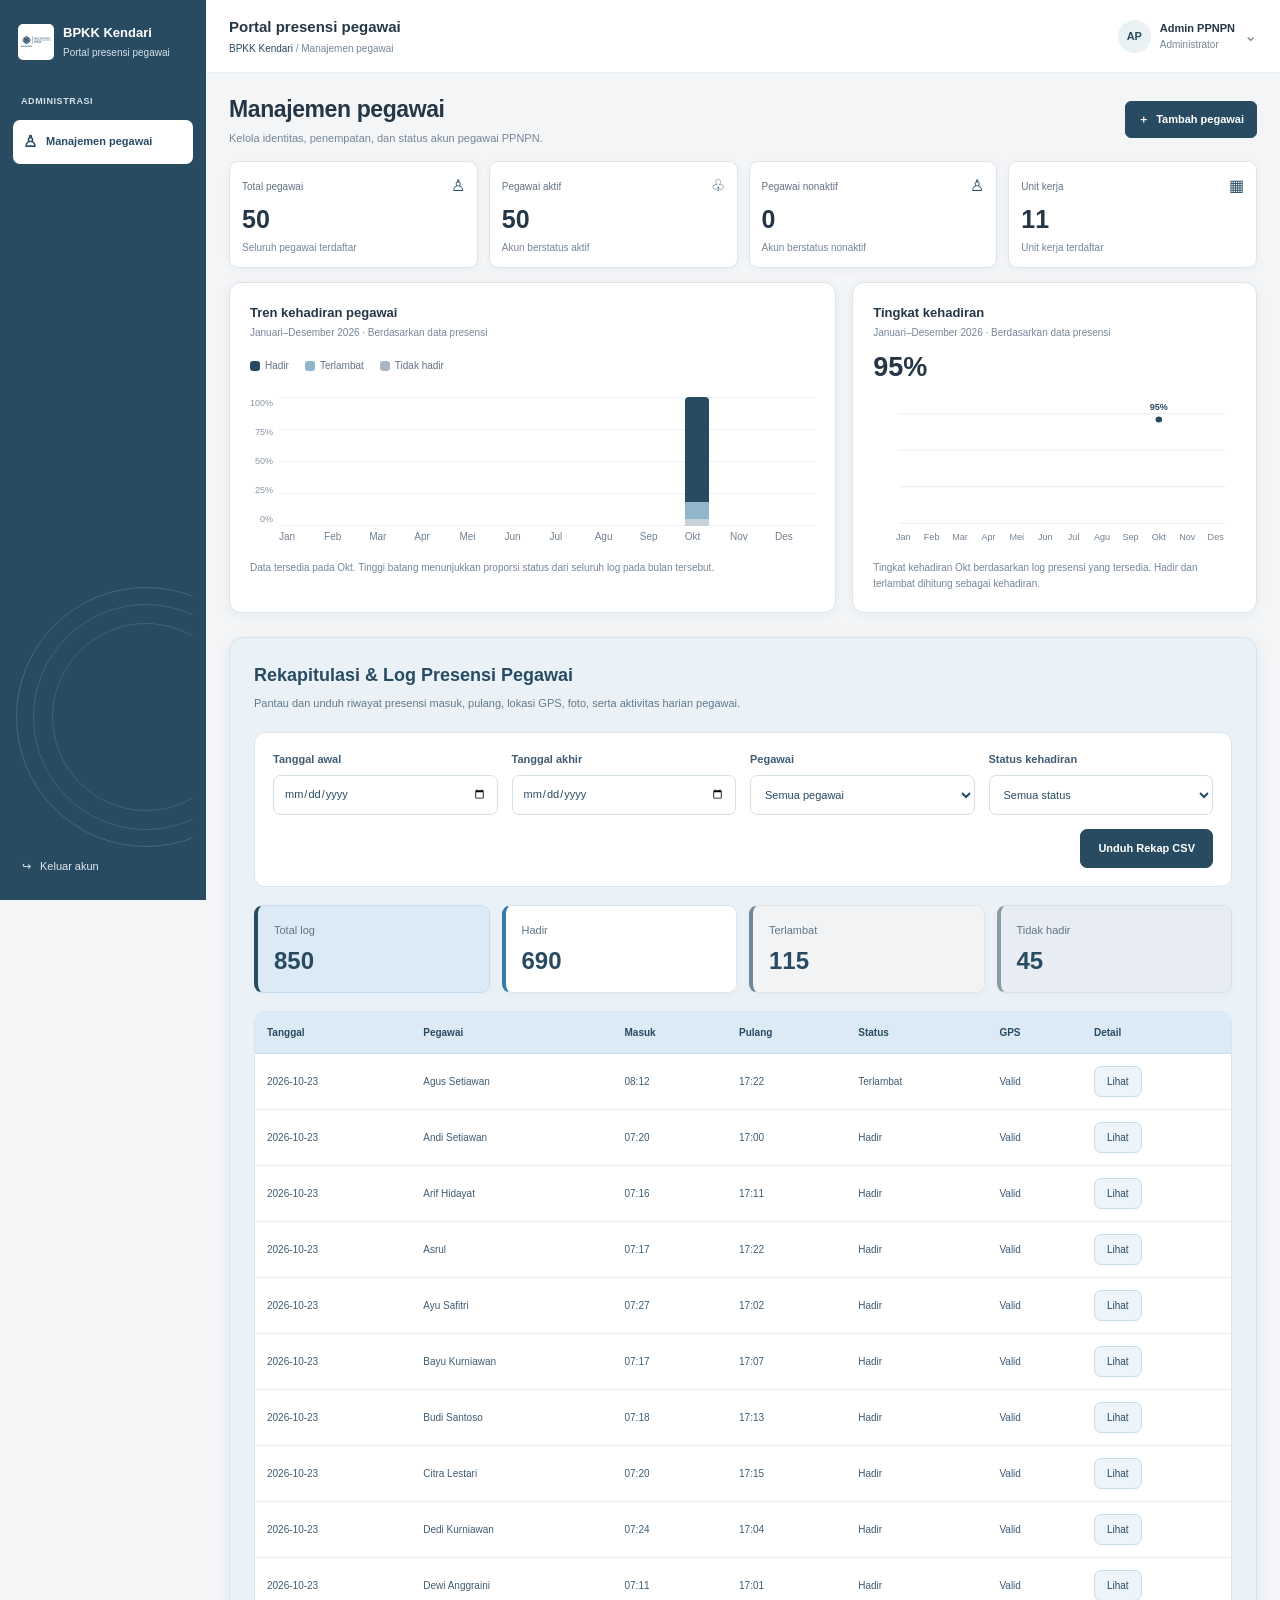
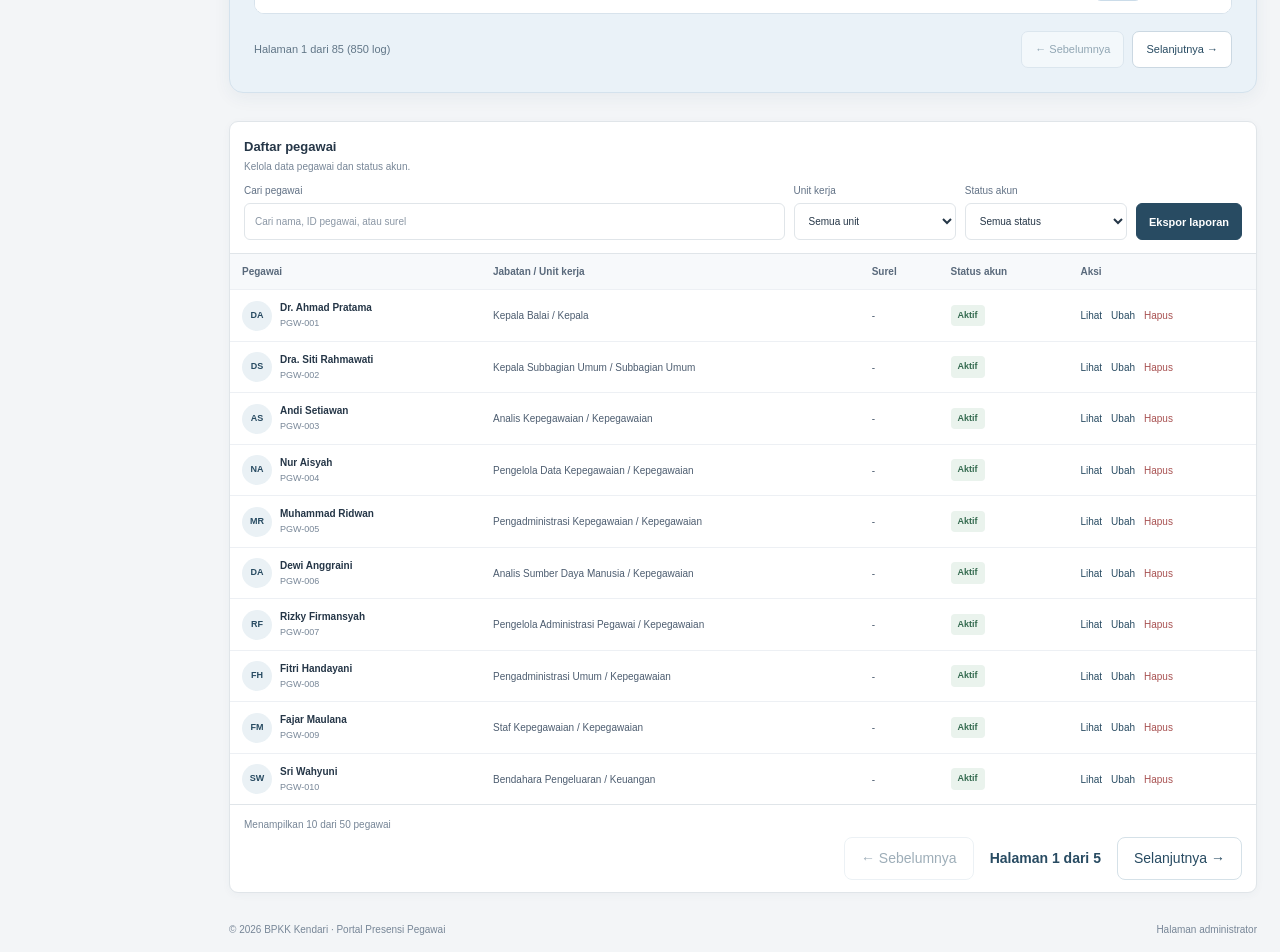
==== commit fa3cebb6: "Update admin.html" ====
--- a/admin.html
+++ b/admin.html
@@ -13,10 +13,10 @@
       <aside class="sidebar">
         <a href="admin.html" class="brand">
           <img src="assets/logobpkk.png" alt="Logo BPKK Kendari" />
-          <span
-            ><strong>BPKK Kendari</strong
-            ><small>Portal presensi pegawai</small></span
-          >
+          <span>
+            <strong>BPKK Kendari</strong>
+            <small>Portal presensi pegawai</small>
+          </span>
         </a>
         <p class="sidebar-label">ADMINISTRASI</p>
         <nav class="sidebar-nav" aria-label="Navigasi admin">
@@ -61,28 +61,32 @@
         <section class="stats-grid" aria-label="Ringkasan pegawai">
           <article class="stat-card">
             <div class="stat-top">
-              <span>Total pegawai</span><span class="stat-icon">♙</span>
+              <span>Total pegawai</span>
+              <span class="stat-icon">♙</span>
             </div>
             <strong class="stat-number" id="total-employees">8</strong>
             <p>Seluruh pegawai terdaftar</p>
           </article>
           <article class="stat-card">
             <div class="stat-top">
-              <span>Pegawai aktif</span><span class="stat-icon">♧</span>
+              <span>Pegawai aktif</span>
+              <span class="stat-icon">♧</span>
             </div>
             <strong class="stat-number" id="active-employees">7</strong>
             <p>Akun berstatus aktif</p>
           </article>
           <article class="stat-card">
             <div class="stat-top">
-              <span>Pegawai nonaktif</span><span class="stat-icon">♙</span>
+              <span>Pegawai nonaktif</span>
+              <span class="stat-icon">♙</span>
             </div>
             <strong class="stat-number" id="inactive-employees">1</strong>
             <p>Akun berstatus nonaktif</p>
           </article>
           <article class="stat-card">
             <div class="stat-top">
-              <span>Unit kerja</span><span class="stat-icon">▦</span>
+              <span>Unit kerja</span>
+              <span class="stat-icon">▦</span>
             </div>
             <strong class="stat-number" id="unit-count">5</strong>
             <p>Unit kerja terdaftar</p>
@@ -116,8 +120,11 @@
               </div>
               <div class="chart-plot">
                 <div class="grid-lines">
-                  <span></span><span></span><span></span><span></span
-                  ><span></span>
+                  <span></span>
+                  <span></span>
+                  <span></span>
+                  <span></span>
+                  <span></span>
                 </div>
                 <!-- Batang grafik dibuat otomatis oleh JavaScript -->
                 <div class="bar-groups" id="attendance-trend-chart"></div>
@@ -208,13 +215,21 @@
             <button type="button" id="rekap-export">Unduh Rekap CSV</button>
           </div>
           <div class="rekap-summary">
-            <div><span>Total log</span><strong id="rekap-total">0</strong></div>
-            <div><span>Hadir</span><strong id="rekap-hadir">0</strong></div>
-            <div>
-              <span>Terlambat</span><strong id="rekap-terlambat">0</strong>
-            </div>
-            <div>
-              <span>Tidak hadir</span><strong id="rekap-absen">0</strong>
+            <div>
+              <span>Total log</span>
+              <strong id="rekap-total">0</strong>
+            </div>
+            <div>
+              <span>Hadir</span>
+              <strong id="rekap-hadir">0</strong>
+            </div>
+            <div>
+              <span>Terlambat</span>
+              <strong id="rekap-terlambat">0</strong>
+            </div>
+            <div>
+              <span>Tidak hadir</span>
+              <strong id="rekap-absen">0</strong>
             </div>
           </div>
           <div class="table-wrapper">
@@ -418,6 +433,12 @@
             "Periksa lokasi file JSON dan jalankan website melalui server lokal.";
           emptyState.hidden = false;
         }
+      }
+      // Membuat elemen tabel dengan aman
+      function createCell(value) {
+        const cell = document.createElement("td");
+        cell.textContent = value ?? "-";
+        return cell;
       }
       // Memperbarui ringkasan pegawai
       function updateStatistics() {
